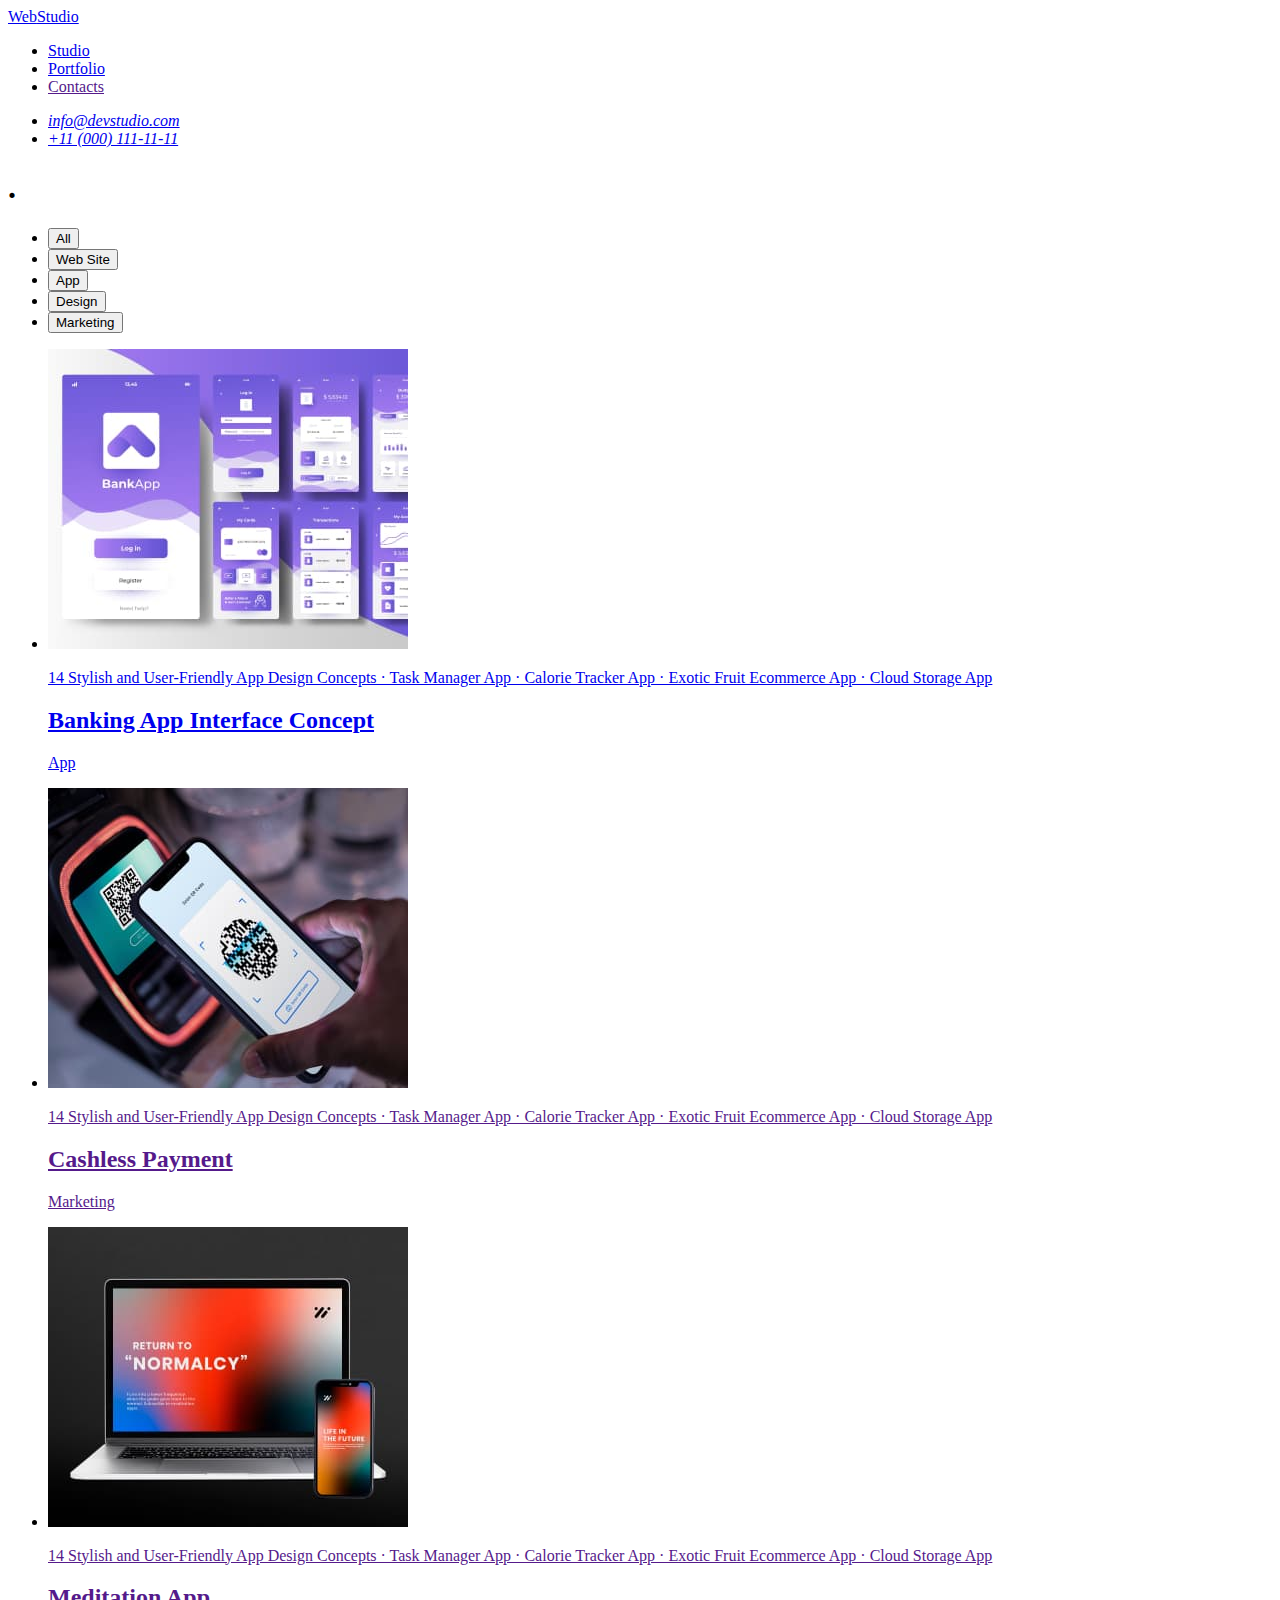
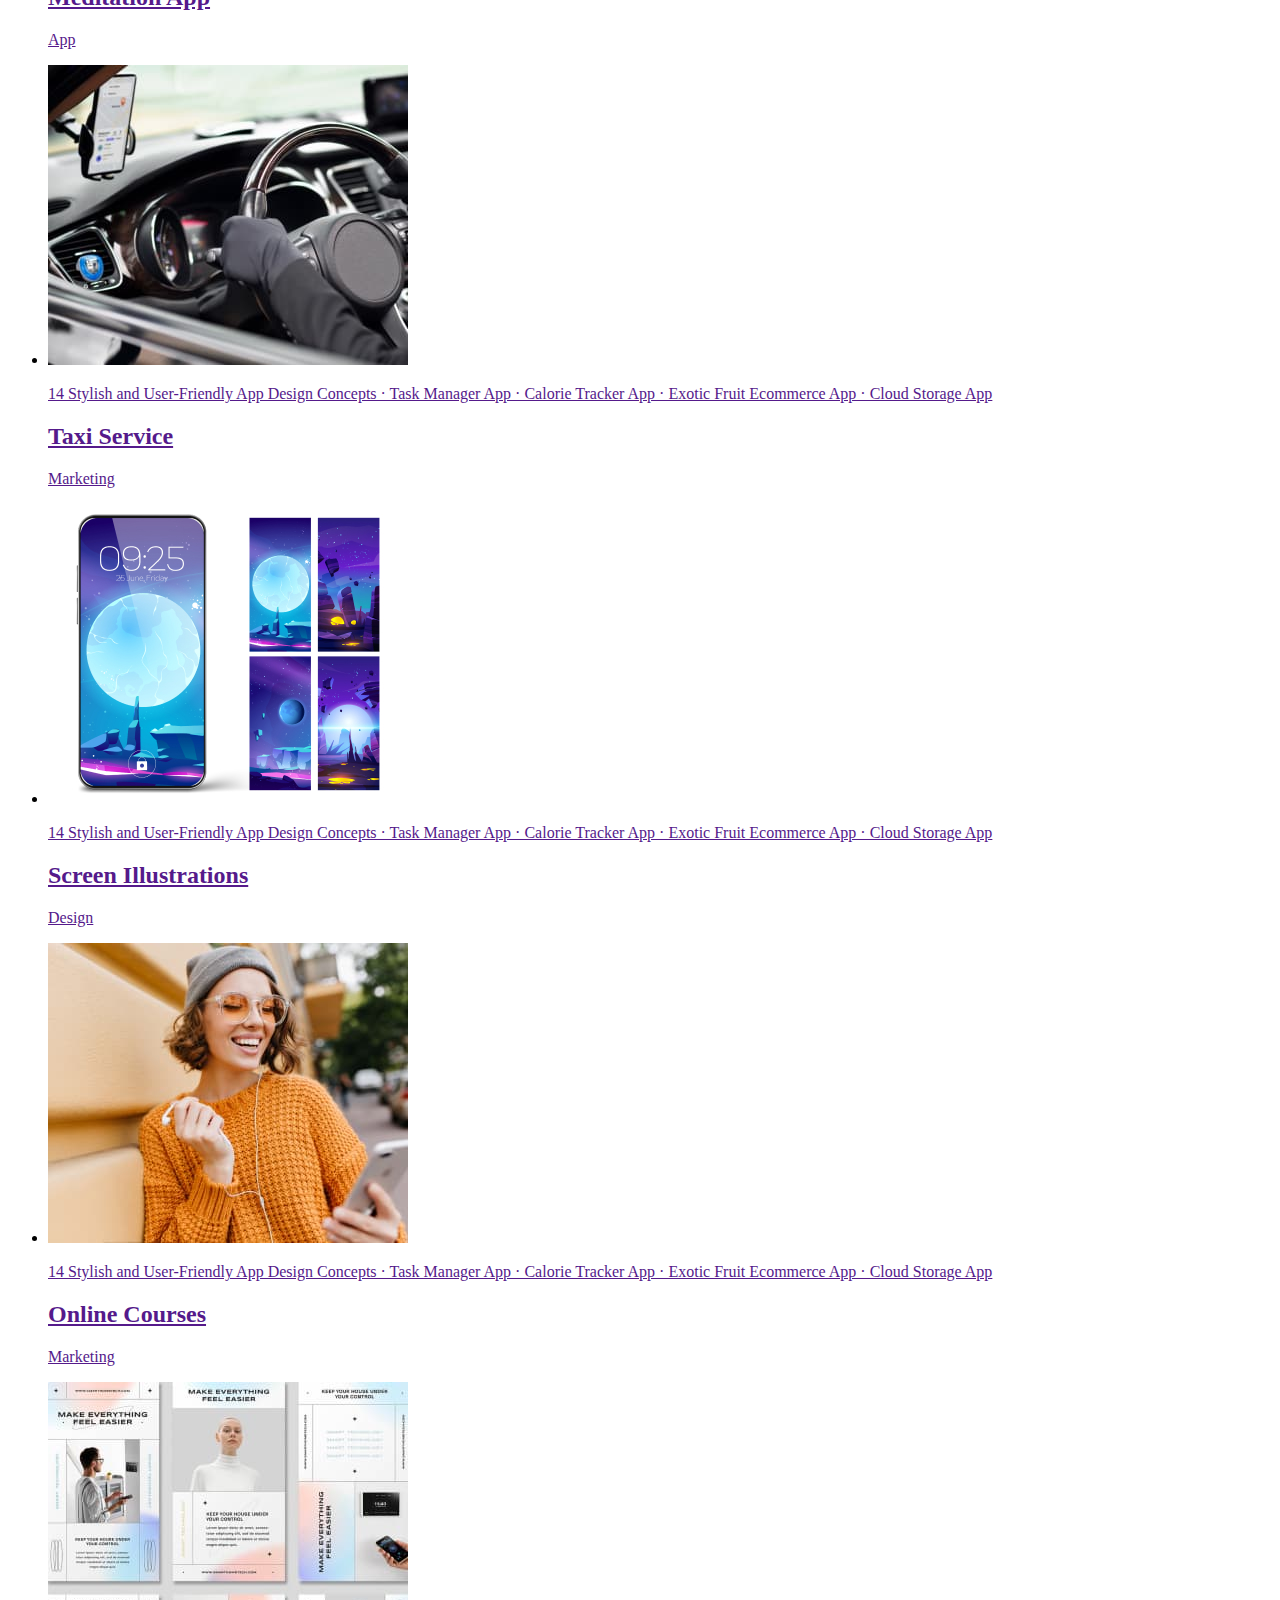
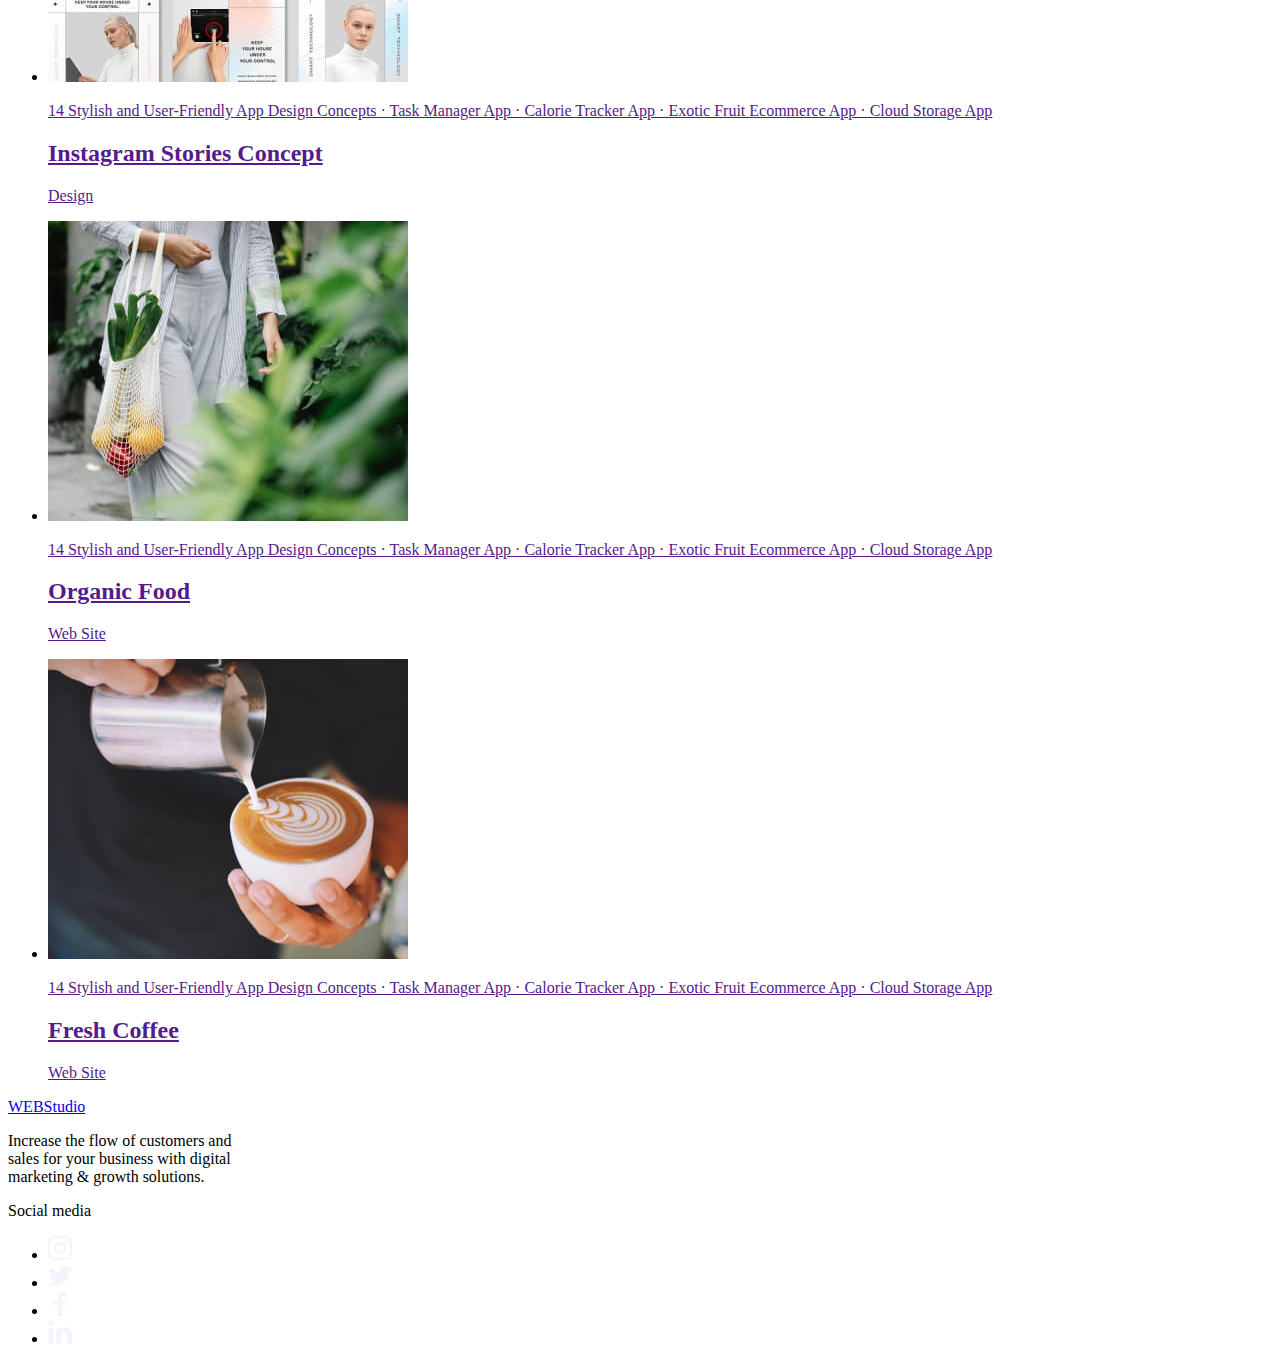
==== portfolio.html @ 5e86d1ba "commit1" ====
<!DOCTYPE html>
<html lang="en">
  <head>
    <meta charset="UTF-8" />
    <meta name="viewport" content="width=device-width, initial-scale=1.0" />
    <link rel="preconnect" href="https://fonts.googleapis.com" />
    <link rel="preconnect" href="https://fonts.gstatic.com" crossorigin />
    <link
      rel="stylesheet"
      href="https://cdnjs.cloudflare.com/ajax/libs/modern-normalize/2.0.0/modern-normalize.min.css"
      integrity="sha512-4xo8blKMVCiXpTaLzQSLSw3KFOVPWhm/TRtuPVc4WG6kUgjH6J03IBuG7JZPkcWMxJ5huwaBpOpnwYElP/m6wg=="
      crossorigin="anonymous"
      referrerpolicy="no-referrer"
    />
    <link
      href="https://fonts.googleapis.com/css2?family=Raleway:wght@800&family=Roboto:wght@400;500;700;900&display=swap"
      rel="stylesheet"
    />
    <link rel="stylesheet" href="./css/style.css" />
    <title>Document</title>
  </head>
  <body>
    <header class="header">
      <div class="container container-header">
        <nav class="logo-nav">
          <a href="./index.html" class="logo-link"
            >Web<span class="logo-part">Studio</span></a
          >

          <ul class="list">
            <li>
              <a class="page-description-link" href="./index.html">Studio</a>
            </li>
            <li>
              <a class="page-description-link page-nav-portfolio" href="./portfolio.html"
                >Portfolio</a
              >
            </li>
            <li><a class="page-description-link " href="">Contacts</a></li>
          </ul>
        </nav>

        <address class="contact">
          <ul class="list">
            <li>
              <a
                href="mailto:info@devstudio.com"
                class="address-description link"
                >info@devstudio.com</a
              >
            </li>
            <li>
              <a href="tel:+110001111111" class="address-description link"
                >+11 (000) 111-11-11</a
              >
            </li>
          </ul>
        </address>
      </div>
    </header>
    <main>
      <section class="projects">
        <div class="container">
          <h1 class="visually-hidden">.</h1>
          <ul class="filter-list list">
            <li><button class="filter layout" type="button">All</button></li>
            <li>
              <button class="filter layout" type="button">Web Site</button>
            </li>
            <li><button class="filter layout" type="button">App</button></li>
            <li><button class="filter layout" type="button">Design</button></li>
            <li>
              <button class="filter layout" type="button">Marketing</button>
            </li>
          </ul>

          <ul class="projects-list">
            <li class="filter-photos-list">
              <a href="#" class="photos-link">
                <div class="app-list">
                <img
                  class="images"
                  src="./images/bankapp.jpg"
                  alt="banking app interface concept"
                  width="360"
                  height="300"
                />
                <p>
                  14 Stylish and User-Friendly App Design Concepts · Task
                  Manager App · Calorie Tracker App · Exotic Fruit Ecommerce
                  App · Cloud Storage App
                </p>
              </div>
                <div class="service-box">
                  <h2 class="project-title">Banking App Interface Concept</h2>
                  <p class="project-paragraph">App</p>
                </div>
              </a>
            </li>

            <li class="filter-photos-list">
              <a href="" class="photos-link">
                <div class="app-list">
                <img
                  class="images"
                  src="./images/cashlesspayment.jpg"
                  alt="qr code on iphone screen"
                  width="360"
                  height="300"
                />
                <p>
                  14 Stylish and User-Friendly App Design Concepts · Task
                  Manager App · Calorie Tracker App · Exotic Fruit Ecommerce
                  App · Cloud Storage App
                </p>
              </div>
                <div class="service-box">
                  <h2 class="project-title">Cashless Payment</h2>
                  <p class="project-paragraph">Marketing</p>
                </div>
              </a>
            </li>

            <li class="filter-photos-list">
              <a href="" class="photos-link">
                <div class="app-list">
                <img
                  class="images"
                  src="./images/meditationapp.jpg"
                  alt="laptop and phone"
                  width="360"
                  height="300"
                />
                <p>
                  14 Stylish and User-Friendly App Design Concepts · Task
                  Manager App · Calorie Tracker App · Exotic Fruit Ecommerce
                  App · Cloud Storage App
                </p>
              </div>
                <div class="service-box">
                  <h2 class="project-title">Meditation App</h2>
                  <p class="project-paragraph">App</p>
                </div>
              </a>
            </li>
            <li class="filter-photos-list">
              <a href="" class="photos-link">
                <div class="app-list">
                <img
                  class="images"
                  src="./images/taxiservice.jpg"
                  alt="steering wheel"
                  width="360"
                  height="300"
                />
                <p>
                  14 Stylish and User-Friendly App Design Concepts · Task
                  Manager App · Calorie Tracker App · Exotic Fruit Ecommerce
                  App · Cloud Storage App
                </p>
              </div>
                <div class="service-box">
                  <h2 class="project-title">Taxi Service</h2>
                  <p class="project-paragraph">Marketing</p>
                </div>
              </a>
            </li>

            <li class="filter-photos-list">
              <a href="" class="photos-link">
                <div class="app-list">
                <img
                  class="images"
                  src="./images/screenillustrations.jpg"
                  alt="phones with moon backgrounds"
                  width="360"
                  height="300"
                />
                <p>
                  14 Stylish and User-Friendly App Design Concepts · Task
                  Manager App · Calorie Tracker App · Exotic Fruit Ecommerce
                  App · Cloud Storage App
                </p>
              </div>
                <div class="service-box">
                  <h2 class="project-title">Screen Illustrations</h2>
                  <p class="project-paragraph">Design</p>
                </div>
              </a>
            </li>
            <li class="filter-photos-list">
              <a href="" class="photos-link">
                <div class="app-list">
                <img
                  class="images"
                  src="./images/onlinecourses.jpg"
                  alt="smiling woman wearing sunglasses"
                  width="360"
                  height="300"
                />
                <p>
                  14 Stylish and User-Friendly App Design Concepts · Task
                  Manager App · Calorie Tracker App · Exotic Fruit Ecommerce
                  App · Cloud Storage App
                </p>
              </div>
                <div class="service-box">
                  <h2 class="project-title">Online Courses</h2>
                  <p class="project-paragraph">Marketing</p>
                </div>
              </a>
            </li>
            <li class="filter-photos-list">
              <a href="" class="photos-link">
                <div class="app-list">
                <img
                  class="images"
                  src="./images/instastories.jpg"
                  alt="instagram stories"
                  width="360"
                  height="300"
                />
                <p>
                  14 Stylish and User-Friendly App Design Concepts · Task
                  Manager App · Calorie Tracker App · Exotic Fruit Ecommerce
                  App · Cloud Storage App
                </p>
              </div>
                <div class="service-box">
                  <h2 class="project-title">Instagram Stories Concept</h2>
                  <p class="project-paragraph">Design</p>
                </div>
              </a>
            </li>
            <li class="filter-photos-list">
              <a href="" class="photos-link">
                <div class="app-list">
                <img
                  class="images"
                  src="./images/organicfood.jpg"
                  alt="woman carrying a bag of vegetable"
                  width="360"
                  height="300"
                />
                <p>
                  14 Stylish and User-Friendly App Design Concepts · Task
                  Manager App · Calorie Tracker App · Exotic Fruit Ecommerce
                  App · Cloud Storage App
                </p>
              </div>
                <div class="service-box">
                  <h2 class="project-title">Organic Food</h2>
                  <p class="project-paragraph">Web Site</p>
                </div>
              </a>
            </li>
            <li class="filter-photos-list">
              <a href="" class="photos-link">
                <div class="app-list">
                <img
                  class="images"
                  src="./images/freshcoffee.jpg"
                  alt="coffe art"
                  width="360"
                  height="300"
                />
                <p>
                  14 Stylish and User-Friendly App Design Concepts · Task
                  Manager App · Calorie Tracker App · Exotic Fruit Ecommerce
                  App · Cloud Storage App
                </p>
              </div>
                <div class="service-box">
                  <h2 class="project-title">Fresh Coffee</h2>
                  <p class="project-paragraph">Web Site</p>
                </div>
              </a>
            </li>
          </ul>
        </div>
      </section>
    </main>
    <footer class="footer">
      <div class="container footer-links">
        <div class="footer-left">
          <a href="./index.html" class="logo-part-foot"
            >WEB<span class="logo-foot">Studio</span></a
          >
          <p class="footer-paragraph">
            Increase the flow of customers and <br />sales for your business
            with digital <br />
            marketing & growth solutions.
          </p>
        </div>
        <div>
          <p class="footer-social-media">Social media</p>
          <ul class="footer-social-media-links">
            <li class="footer-social-media-list">
              <a class="footer-icons" href="#">
                <svg class="our-team-icon" width="24" height="24">
                  <use href="./images/icons.svg#icon-instagram-2"></use>
                </svg>
              </a>
            </li>
            <li class="footer-social-media-list">
              <a class="footer-icons" href="#">
                <svg class="our-team-icon" width="24" height="24">
                  <use href="./images/icons.svg#icon-twitter-1"></use>
                </svg>
              </a>
            </li>
            <li class="footer-social-media-list">
              <a class="footer-icons" href="#">
                <svg class="our-team-icon" width="24" height="24">
                  <use href="./images/icons.svg#icon-facebook-1"></use>
                </svg>
              </a>
            </li>
            <li class="footer-social-media-list">
              <a class="footer-icons" href="#">
                <svg class="our-team-icon" width="24" height="24">
                  <use href="./images/icons.svg#icon-linkedin-1"></use>
                </svg>
              </a>
            </li>
          </ul>
        </div>
      </div>
    </footer>
  </body>
</html>
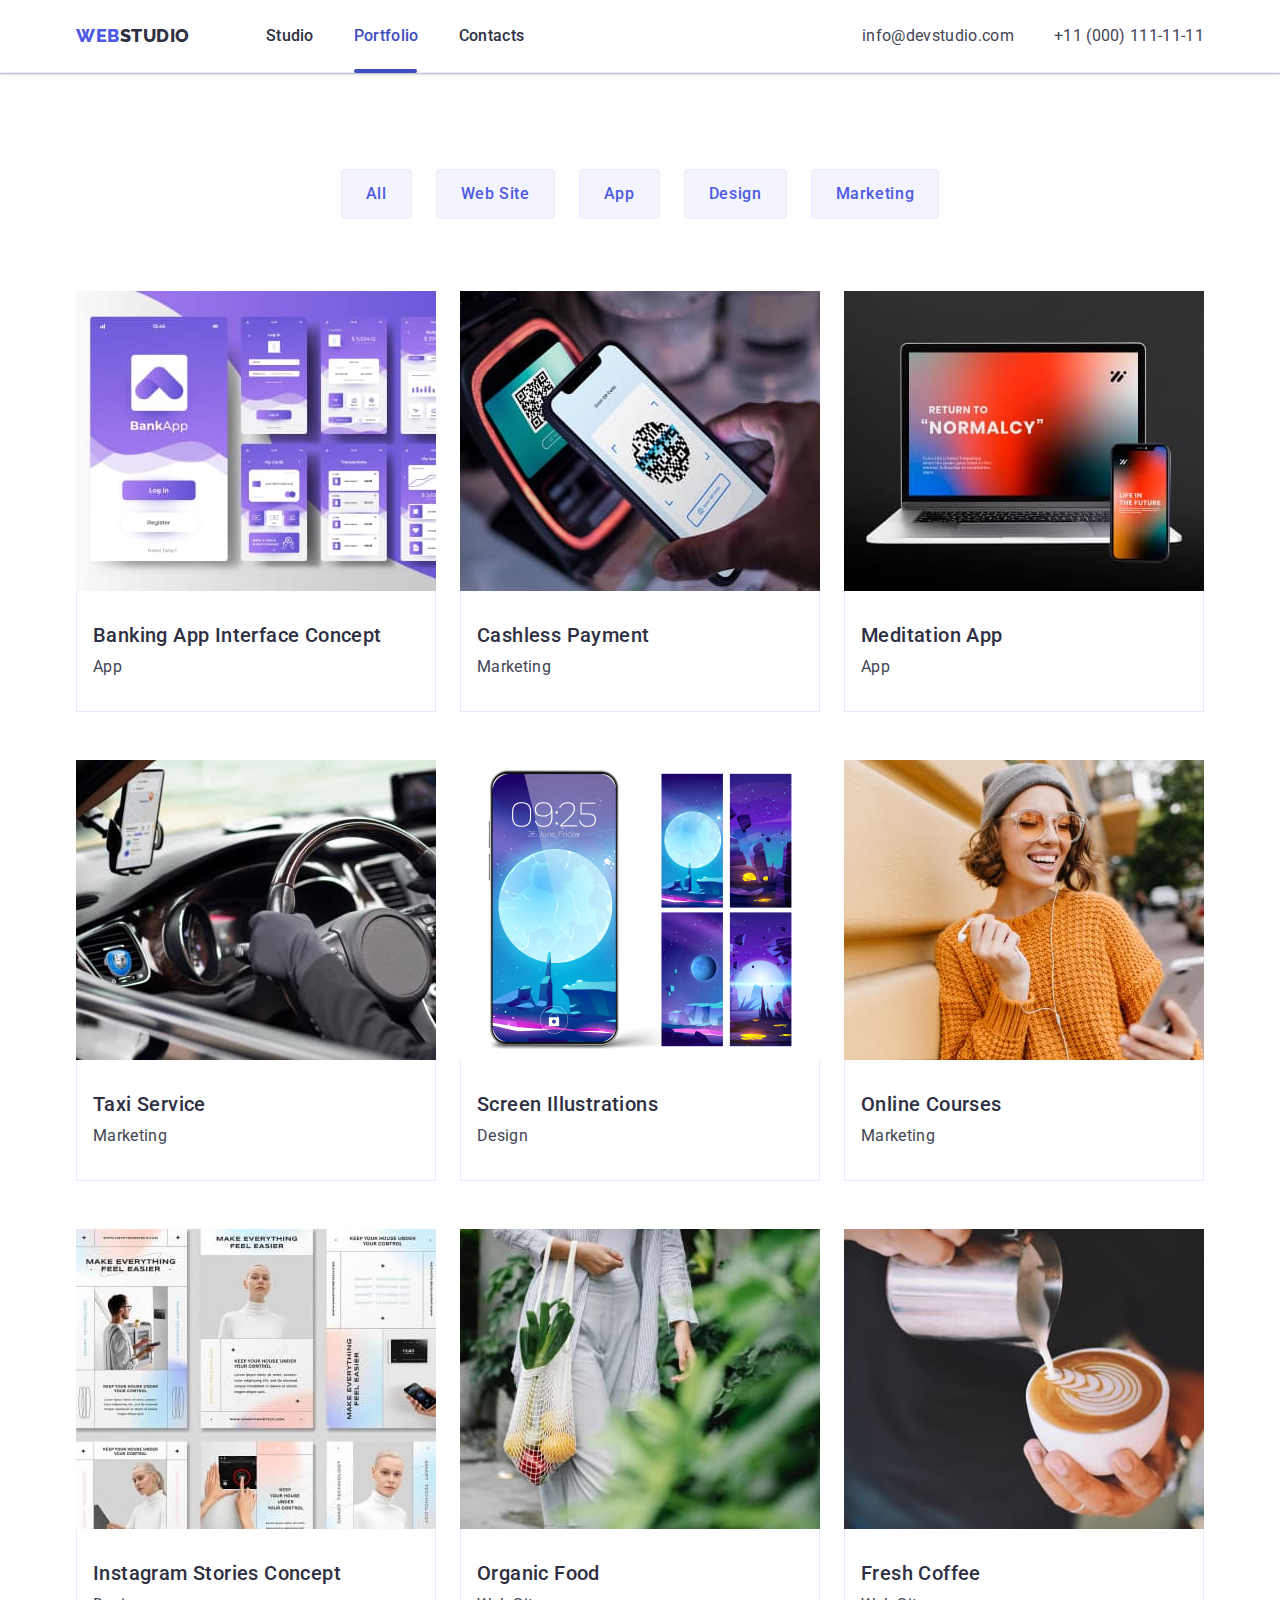
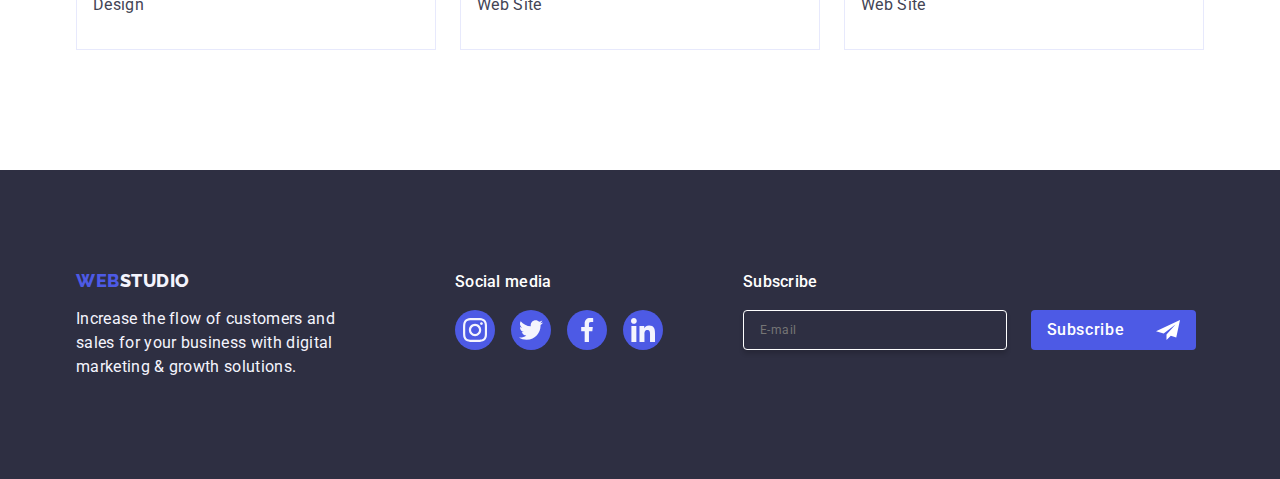
==== commit b6a59b09: "commit9" ====
--- a/portfolio.html
+++ b/portfolio.html
@@ -325,6 +325,30 @@
             </li>
           </ul>
         </div>
+        <div class="footer-sub-box">
+          <p class="footer-sub">Subscribe</p>
+          <form class="footer-form">
+            <label class="footer-label">
+              <input
+                class="footer-input"
+                type="email"
+                name="email"
+                placeholder="E-mail"
+                required
+              />
+
+            </label>
+
+            <button class="footer-sub-button" type="submit">
+              Subscribe
+              <svg class="footer-sub-icon" width="24" height="24">
+                <use href="./images/icons.svg#icon-Frame-3"></use>
+              </svg>
+              
+              
+            </button>
+          </form>
+        </div>
       </div>
     </footer>
   </body>
--- a/css/style.css
+++ b/css/style.css
@@ -0,0 +1,794 @@
+* {
+  box-sizing: border-box;
+  margin: 0;
+  padding: 0;
+}
+body {
+  font-family: "Roboto", sans-serif;
+  color: #434455;
+  background-color: var(--white);
+
+  margin: 0 auto;
+}
+
+ul,
+ol {
+  list-style: none;
+  margin: 0;
+  padding-left: 0;
+}
+
+:root {
+  --main-blue: #2196f3;
+  --purple: #4d5ae5;
+  --navy-blue: #2e2f42;
+  --grey-paragraphs: #434455;
+  --off-white: #f4f4fd;
+  --white: #fff;
+  --transition-variable: cubic-bezier(0.4, 0, 0.2, 1);
+  --modal-data-background: #fcfcfc;
+
+}
+.section {
+  padding: 120px 0;
+}
+/* Logo section */
+
+.header {
+  border-bottom: 1px solid #e7e9fc;
+  box-shadow: 0px 2px 1px rgba(46, 47, 66, 0.08),
+    0px 1px 1px rgba(46, 47, 66, 0.16), 0px 1px 6px rgba(46, 47, 66, 0.08);
+}
+.container {
+  width: 1158px;
+  margin: 0 auto;
+  padding-left: 15px;
+  padding-right: 15px;
+}
+.container-header {
+  display: flex;
+  justify-content: space-between;
+  align-items: center;
+}
+
+.logo-nav {
+  display: flex;
+  align-items: center;
+}
+.logo-link {
+  font-family: "Raleway", sans-serif;
+  color:#4d5ae5;
+  font-size: 18px;
+  font-weight: 800;
+  line-height: 1.17em;
+  letter-spacing: 0.54px;
+  text-transform: uppercase;
+  margin-right: 76px;
+  text-decoration: none;
+}
+
+
+
+
+
+.logo-part {
+  color: #2e2f42;
+  font-family: "Raleway", sans-serif;
+}
+.logo {
+  font-family: "Raleway", sans-serif;
+  color: #4d5ae5;
+  font-size: 18px;
+  line-height: 1.17;
+  font-weight: 800;
+  letter-spacing: 0.03em;
+  text-transform: uppercase;
+}
+.logo-part {
+  font-family: "Raleway", sans-serif;
+  font-size: 18px;
+  font-weight: 800;
+  line-height: 1.17em;
+  letter-spacing: 0.54px;
+  text-transform: uppercase;
+  display: inline-block;
+}
+/* Page description */
+.list {
+  display: flex;
+  gap: 40px;
+}
+
+.page-description-link {
+  color: #2e2f42;
+  font-size: 16px;
+  line-height: 1.5;
+  font-weight: 500;
+  letter-spacing: 0.02em;
+  letter-spacing: 0.32px;
+  display: inline-block;
+  padding: 24px 0;
+  text-decoration: none;
+  transition: color 250ms cubic-bezier(0.4, 0, 0.2, 1);
+  position: relative;
+}
+
+.page-studio-link {
+  color: #2e2f42;
+  position: relative;
+}
+.page-studio-link::after {
+  content: "";
+  position: absolute;
+  left: 0;
+  right: 2px;
+  bottom: -1px;
+  height: 4px;
+  background-color: #404bbf;
+  border-radius: 2px;
+  transition: color 250ms cubic-bezier(0.4, 0, 0.2, 1);
+}
+
+.page-nav-studio {
+  color: #404bbf;
+  position: relative;
+}
+
+  .page-nav-studio::after {
+    content: "";
+    position: absolute;
+    left: 0;
+    right: 2px;
+    bottom: -1px;
+    height: 4px;
+    background-color: #404bbf;
+    border-radius: 2px;
+    transition: color 250ms cubic-bezier(0.4, 0, 0.2, 1);
+  }
+
+    .page-nav-portfolio {
+      color: #404bbf;
+      position: relative;
+    }
+  
+
+      .page-nav-portfolio::after {
+        content: "";
+        position: absolute;
+        left: 0;
+        right: 2px;
+        bottom: -1px;
+        height: 4px;
+        background-color: #404bbf;
+        border-radius: 2px;
+        transition: color 250ms cubic-bezier(0.4, 0, 0.2, 1);
+      }
+  
+
+      .page-description:hover,
+      .page-description:focus,
+      .address-description:hover .address-description:focus {
+      
+      .page-description-link:hover,
+      .page-description-link:focus {
+        color: #404bbf;
+      }
+    }
+/* Contacts */
+.contact {
+  font-style: normal;
+  color: #757575;
+  font-size: 14px;
+  font-weight: 500;
+  letter-spacing: 0.02em;
+}
+.address-description {
+  color: #434455;
+  font-size: 16px;
+  font-weight: 400;
+  line-height: 1.5;
+  letter-spacing: 0.32px;
+  text-decoration: none;
+  transition: color 250ms cubic-bezier(0.4, 0, 0.2, 1);
+}
+.link {
+  padding: 24px 0 24px;
+  text-decoration: none;
+}
+.address-description:hover,
+.address-description:focus {
+  color: #404bbf;
+}
+/* Main */
+.main-title {
+  padding: 188px 0;
+  max-width: 1440px;
+  background-color: #2e2f42;
+  background-image: linear-gradient(
+      rgba(46, 47, 66, 0.7),
+      rgba(46, 47, 66, 0.7)
+    ),
+    url(../images/peopleoffice.jpg);
+    background-size: cover;
+  background-position: center;
+  background-repeat: no-repeat;
+  margin: 0 auto;
+}
+.main-text {
+  color: #ffffff;
+  font-weight: 700;
+  font-size: 56px;
+  line-height: 1.07em;
+  text-align: center;
+  letter-spacing: 1.12px;
+  margin: 0 auto;
+  max-width: 496px;
+  padding-bottom: 48px;
+}
+
+.hero-button {
+  font-family: "Roboto", sans-serif;
+  color: #ffffff;
+  background-color: #4d5ae5;
+  font-size: 16px;
+  font-weight: 500;
+  line-height: 1.5em;
+  letter-spacing: 0.04em;
+  cursor: pointer;
+  display: block;
+  min-width: 169px;
+  height: 56px;
+  border-radius: 4px;
+  border: none;
+  margin: 0 auto;
+  transition: background-color 250ms cubic-bezier(0.4, 0, 0.2, 1);
+}
+
+.hero-button:hover,
+.hero-button:focus {
+  color: #ffffff;
+  background-color: #404bbf;
+}
+.hero {
+  background-color: #2e2f42;
+  padding: 188px 0;
+}
+.hero-title {
+  color: #fff;
+  text-align: center;
+  font-size: 56px;
+  font-weight: 700px;
+  line-height: 1.07;
+  letter-spacing: 1.12px;
+  max-width: 496px;
+}
+/* goals list */
+h2 {
+  color: #2e2f42;
+}
+
+.goals-list-list {
+  list-style: none;
+  display: flex;
+  gap: 24px;
+  justify-content: center;
+  padding: 0;
+}
+.goals-list-two {
+  flex-basis: calc((100% - 72px) / 4);
+}
+
+.goals-icons {
+  display: flex;
+  align-items: center;
+  justify-content: center;
+  background-color: #f4f4fd;
+  height: 112px;
+  margin-bottom: 8px;
+  border-radius: 4px;
+  border: none;
+}
+
+.goals-title {
+  color: var(--navy-blue);
+  font-size: 20px;
+  font-weight: 500;
+  line-height: 1.2;
+  letter-spacing: 0.4px;
+  margin-bottom: 8px;
+}
+
+.goals-paragraph {
+  color: var(--grey-paragraphs);
+  font-size: 16px;
+  line-height: 1.5;
+  letter-spacing: 0.02em;
+}
+/* What are we doing */
+.section-what-are-we-doing {
+  padding-bottom: 120px;
+}
+.what-are-we-doing-title {
+  color: var(--navy-blue);
+  font-size: 36px;
+  font-weight: 700px;
+  line-height: 1.11;
+  letter-spacing: 0.02em;
+  text-align: center;
+  text-transform: capitalize;
+  margin-bottom: 72px;
+}
+.what-are-we-doing-list {
+  display: flex;
+  gap: 24px;
+}
+.images {
+  display: block;
+  max-width: 100%;
+  height: auto;
+}
+.section-two-list {
+  width: calc((100% - 48px) / 3);
+}
+/* our team */
+.our-team-title {
+  color: var(--navy-blue);
+  font-size: 36px;
+  font-weight: 700px;
+  line-height: 1.11;
+  letter-spacing: 0.72px;
+  text-align: center;
+  text-transform: capitalize;
+  margin-bottom: 72px;
+}
+.our-team-background {
+  background-color: #f4f4fd;
+  padding: 120px 0;
+}
+.our-team-title-list {
+  display: flex;
+  gap: 24px;
+}
+.our-team-names {
+  padding: 32px 0;
+  text-align: center;
+
+  background-color: #ffffff;
+}
+.our-team-name {
+  color: var(--navy-blue);
+  font-size: 20px;
+  font-weight: 500;
+  line-height: 1.2;
+  letter-spacing: 0.4px;
+
+  margin-bottom: 8px;
+}
+
+.our-team-social-media {
+  display: flex;
+  gap: 24px;
+  justify-content: center;
+  margin-top: 8px;
+}
+.our-team-socialmedia-list {
+  width: 40px;
+  height: 40px;
+}
+
+.our-team-link {
+  width: 40px;
+  height: 40px;
+  background-color: #4d5ae5;
+  border-radius: 50%;
+  display: flex;
+  align-items: center;
+  justify-content: center;
+  transition: background-color 250ms cubic-bezier(0.4, 0, 0.2, 1);
+}
+.our-team-link:hover,
+.our-team-link:focus {
+  background-color: #404bbf;
+}
+
+.our-team-icon {
+  fill: #f4f4fd;
+}
+
+.our-team-paragraph {
+  color: var(--grey-paragraphs);
+  font-size: 16px;
+  line-height: 1.5;
+  letter-spacing: 0.32px;
+}
+.our-team-box {
+  width: calc((100% - 72px) / 4);
+
+  border-radius: 0px 0px 4px 4px;
+  box-shadow: 0px 1px 6px rgba(46, 47, 66, 0.08),
+    0px 1px 1px rgba(46, 47, 66, 0.16), 0px 2px 1px rgba(46, 47, 66, 0.08);
+
+}
+
+.our-team {
+  background-color: #f4f4fd;
+  padding: 0;
+}
+
+/*Customer*/
+.company-customers {
+  justify-content: center;
+  text-align: center;
+  gap: 24px;
+
+  display: flex;
+}
+.company-customers-button {
+  background-color: #fff;
+  width: 168px;
+  height: 88px;
+}
+.company-customers-link {
+  width: 100%;
+  height: 100%;
+  border-radius: 4px;
+  border: 1px solid #8e8f99;
+  display: flex;
+  align-items: center;
+  justify-content: center;
+  color: #8e8f99;
+  transition: color 250ms cubic-bezier(0.4, 0, 0.2, 1),
+    border-color 250ms cubic-bezier(0.4, 0, 0.2, 1);
+}
+.company-customers-link:hover,
+.company-customers-link:focus {
+  color: #404bbf;
+  border-color: #404bbf;
+}
+.customers-icon {
+  fill: currentColor;
+}
+
+
+/* Footer */
+.footer {
+  background-color: #2e2f42;
+  padding: 100px 0;
+}
+.logo-part-foot {
+  color: var(--purple);
+  font-family: "Raleway", sans-serif;
+  font-size: 18px;
+  font-weight: 800;
+  line-height: 1.17;
+  letter-spacing: 0.54px;
+  text-transform: uppercase;
+  text-decoration: none;
+  display: inline-block;
+  margin-bottom: 16px;
+}
+
+.logo-foot {
+  color: var(--off-white);
+
+  font-family: "Raleway", sans-serif;
+  font-size: 18px;
+  font-weight: 800;
+  line-height: 1.17em;
+  letter-spacing: 0.54px;
+  text-transform: uppercase;
+}
+.footer-paragraph {
+  color: var(--off-white);
+  font-size: 16px;
+  letter-spacing: 0.32px;
+  font-weight: 400;
+  line-height: 1.5em;
+  max-width: 264px;
+}
+.footer-social-media {
+  color: white;
+  font-family: Roboto;
+  font-size: 16px;
+  font-style: normal;
+  font-weight: 500;
+  line-height: 1.5em;
+  letter-spacing: 0.32px;
+  margin-bottom: 16px;
+}
+
+.footer-social-media-links {
+  display: flex;
+  gap: 16px;
+}
+.footer-social-media-list {
+  width: 40px;
+  height: 40px;
+}
+
+.footer-icons {
+  display: flex;
+  align-items: center;
+  background-color: #4d5ae5;
+  border-radius: 50%;
+  width: 100%;
+  height: 100%;
+  justify-content: center;
+  transition: background-color 250ms cubic-bezier(0.4, 0, 0.2, 1);
+}
+.footer-left {
+  margin-right: 120px;
+}
+.footer-links {
+  display: flex;
+  align-items: baseline;
+}
+.footer-icons:hover,
+.footer-icons:focus {
+  background-color: #31d0aa;
+}
+
+.footer-sub-box {
+  margin-left: 80px;
+}
+
+.footer-sub {
+  color: var(--WHITE, #fff);
+  font-family: Roboto;
+  font-size: 16px;
+  font-style: normal;
+  font-weight: 500;
+  line-height: 24px;
+  letter-spacing: 0.32px;
+  margin-bottom: 16px;
+}
+
+.footer-form {
+  display: flex;
+  gap: 24px;
+}
+.footer-form input [placeholder] {
+  color: #fff;
+}
+
+.footer-input {
+  width: 264px;
+  height: 40px;
+  gap: 24px;
+  color: #fff;
+  background-color: transparent;
+  font-family: Roboto;
+  font-size: 12px;
+  font-style: normal;
+  font-weight: 400;
+  line-height: 1.5;
+  letter-spacing: 0.48px;
+  border-radius: 4px;
+  border: 1px solid #fff;
+  box-shadow: 0px 4px 4px 0px rgba(0, 0, 0, 0.15);
+  padding-left: 16px;
+}
+
+.footer-sub-button {
+  height: 40px;
+  min-width: 165px;
+  color: #fff;
+  font-family: Roboto, sans-serif;
+  font-size: 16px;
+  font-style: normal;
+  font-weight: 500;
+  line-height: 1.5;
+  letter-spacing: 0.64px;
+  align-items: center;
+  justify-content: center;
+  display: flex;
+  gap: 16px;
+  cursor: pointer;
+  border: none;
+  border-radius: 4px;
+  background-color: #4d5ae5;
+}
+
+.footer-sub-icon {
+margin-left: 16px;
+}
+
+/*/PORTFOLIO/*/
+.navigation {
+  display: flex;
+  align-items: center;
+}
+
+.filter-list {
+  display: flex;
+  justify-content: center;
+  gap: 24px;
+  margin-bottom: 72px;
+}
+.filter {
+  color: #4d5ae5;
+  background-color: #f4f4fd;
+  font-size: 16px;
+  font-weight: 500;
+  line-height: 1.5;
+  letter-spacing: 0.04em;
+  
+  font-family: "Roboto", sans-serif;
+  cursor: pointer;
+  transition: color 250ms cubic-bezier(0.4, 0, 0.2, 1),
+    background-color 250ms cubic-bezier(0.4, 0, 0.2, 1),
+    border-color 250ms cubic-bezier(0.4, 0, 0.2, 1),
+    box-shadow 250ms cubic-bezier(0.4, 0, 0.2, 1);
+}
+
+
+.layout {
+  padding: 12px 24px;
+  border-radius: 4px;
+  border: 1px solid #e7e9fc;
+}
+.filter.layout:hover,
+.filter.layout:focus {
+  color: #fff;
+  background-color: #4d5ae5;
+  border: 1px solid transparent;
+  box-shadow: 0px 3px 1px rgba(0, 0, 0, 0.1), 0px 2px 1px rgba(0, 0, 0, 0.08),
+    0px 2px 2px rgba(0, 0, 0, 0.12);
+}
+
+
+.projects-list {
+  display: flex;
+  flex-wrap: wrap;
+  column-gap: 24px;
+  row-gap: 48px;
+}
+.filter-photos-list {
+  width: calc((100% - 48px) / 3);
+  text-decoration: none;
+}
+
+.photos-link {
+  display: block;
+  text-decoration: none;
+  transition: box-shadow 250ms var(--transition-variable);
+}
+
+.photos-link:hover,
+.photos-link:focus {
+  box-shadow: 0px 1px 6px rgba(46, 47, 66, 0.08),
+    0px 1px 1px rgba(46, 47, 66, 0.16), 0px 2px 1px rgba(46, 47, 66, 0.08);
+}
+
+.app-list {
+  position: relative;
+  overflow: hidden;
+}
+
+.app-list p {
+  position: absolute;
+  inset: 0;
+  color: #f4f4fd;
+  background-color: #4d5ae5;
+  font-family: Roboto;
+  font-style: normal;
+  font-size: 16px;
+  font-weight: 400;
+  line-height: 1.5;
+  letter-spacing: 0.32px;
+  padding: 40px 32px;
+  opacity: 0.9;
+  transform: translateY(100%);
+  transition: transform 250ms var(--transition-variable);
+}
+.photos-link:hover p,
+.photos-link:focus p {
+  transform: translateY(0%);
+}
+
+.service-box {
+  padding: 32px 16px;
+  border: 1px solid #e7e9fc;
+  border-top: none;
+}
+.project-title {
+  color: #2e2f42;
+  font-size: 20px;
+  font-weight: 500;
+  line-height: 1.2;
+  letter-spacing: 0.02em;
+  margin-bottom: 8px;
+}
+
+.project-paragraph {
+  color: #434455;
+  font-size: 16px;
+  letter-spacing: 0.02em;
+  font-weight: 400;
+  line-height: 1.5em;
+}
+
+.projects {
+  padding-top: 96px;
+  padding-bottom: 120px;
+}
+
+.visually-hidden {
+  position: absolute;
+  width: 1px;
+  height: 1px;
+  margin: -1px;
+  border: 0;
+  padding: 0;
+  white-space: nowrap;
+  clip-path: inset(100%);
+  clip: rect(0 0 0 0);
+  overflow: hidden;
+}
+.pages {
+  list-style: none;
+  text-decoration: none;
+}
+
+.main-description {
+  background: #2f303a;
+  text-align: center;
+  padding: 200px 0;
+}
+
+/*/Data modal/*/
+.data-modal {
+  position: fixed;
+  top: 0;
+  left: 0;
+  width: 100%;
+  height: 100%;
+  background-color: rgba(46, 47, 66, 0.4);
+  transition: opacity 250ms cubic-bezier(0.4, 0, 0.2, 1),
+    visibility 250ms cubic-bezier(0.4, 0, 0.2, 1);
+}
+.data-modal-box {
+  position: absolute;
+  top: 50%;
+  left: 50%;
+  transform: translate(-50%, -50%);
+  width: 408px;
+  min-height: 584px;
+  border-radius: 4px;
+  background-color: var(--modal-data-background);
+  box-shadow: 0px 2px 1px 0px rgba(0, 0, 0, 0.2),
+    0px 1px 3px 0px rgba(0, 0, 0, 0.12), 0px 1px 1px 0px rgba(0, 0, 0, 0.14);
+  transition: transform 250ms cubic-bezier(0.4, 0, 0.2, 1);
+}
+
+.data-modal-button {
+  position: absolute;
+  width: 24px;
+  height: 24px;
+  top: 24px;
+  right: 24px;
+  background-color: #e7e9fc;
+  fill: var(--navy-blue);
+  border: 1px solid rgba(0, 0, 0, 0.1);
+  border-radius: 50%;
+  display: flex;
+  align-items: center;
+  justify-content: center;
+  cursor: pointer;
+  transition: background-color 250ms cubic-bezier(0.4, 0, 0.2, 1),
+    border 250ms cubic-bezier(0.4, 0, 0.2, 1);
+}
+.data-modal-button:hover,
+.data-modal-button:focus {
+  border: none;
+  background-color: #404bbf;
+  fill: #fff;
+}
+.data-modal-icon {
+  transition: fill 250ms var(--transition-variable);
+}
+.is-hidden {
+  pointer-events: none;
+  visibility: hidden;
+  opacity: 0;
+}